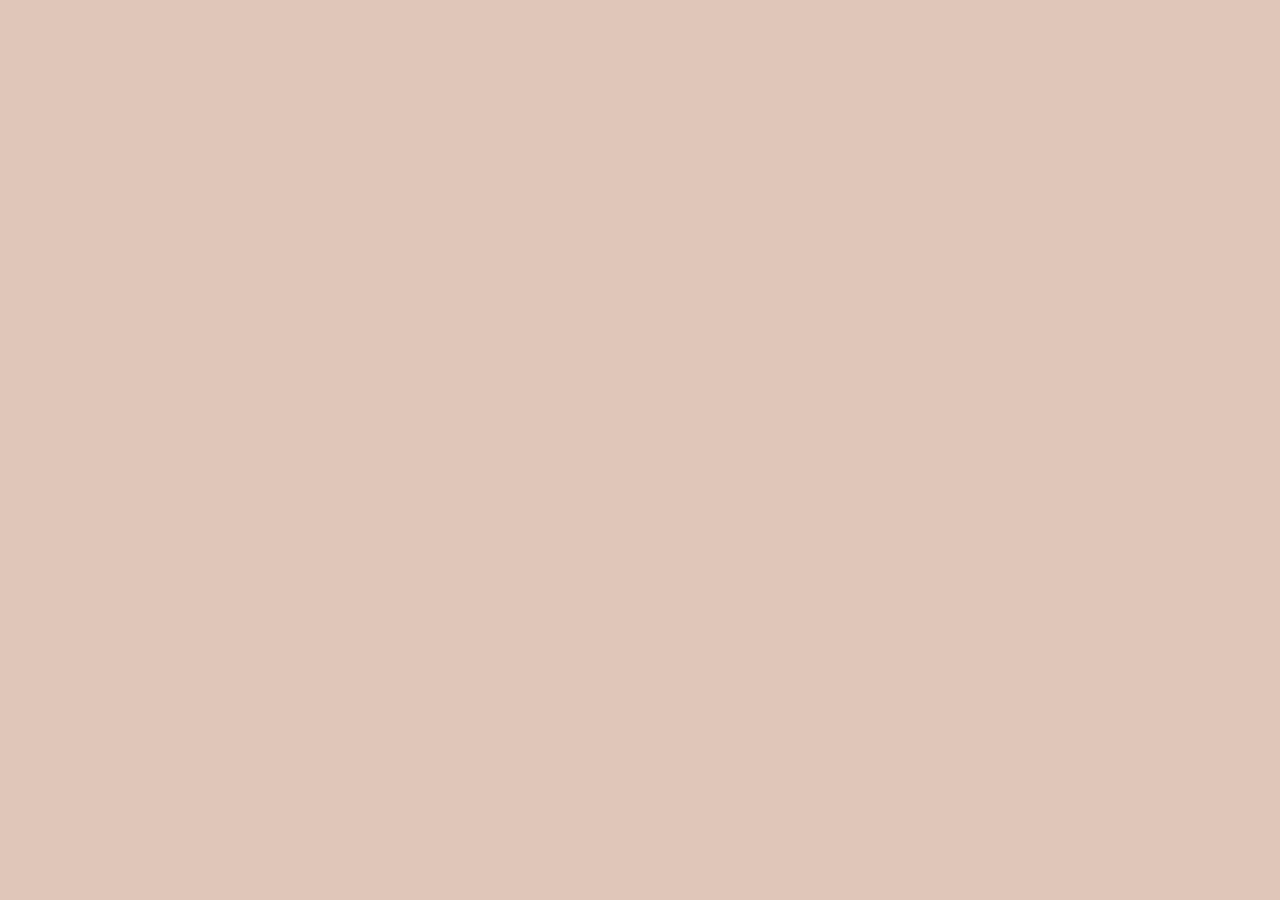
==== docs/index.html @ 9e976034 "second commit" ====
<!DOCTYPE html>
<html>
  <head>
    <meta name="viewport" content="width=device-width">
    <meta charset="uft-8">
    <title>Comune</title>
    <link href="https://fonts.googleapis.com/css?family=Cormorant+Garamond" rel="stylesheet" type="text/css">
    <link rel="stylesheet" href="styles.css">
    <script type="text/javascript" src="js/jquery-3.1.1.min.js"></script>
    <script type="text/javascript" src="js/scripts.js"></script>
  </head>
  <body>
    <div id="menu" onclick="mobileMenu()"><span onclick="mobileIcon()" class="hamburger-icon"><span class="hamburger-bar hamburger-bar-1"></span><span class="hamburger-bar hamburger-bar-2"></span><span class="hamburger-bar hamburger-bar-3"></span></span></div><a href="index.html" class="logo"><img src="imgs/comune_logo.svg"></a>
    <nav id="mobile-nav"><a href="about.html" class="mobile-nav-item">about</a><a href="menu.html" class="mobile-nav-item">menu</a><a href="reserve.html" class="mobile-nav-item">reserve</a><a href="events.html" class="mobile-nav-item">events</a><a href="contact.html" class="mobile-nav-item">contact</a><a href="team.html" class="mobile-nav-item team">team</a></nav>
    <nav class="desktop-nav">
      <nav class="nav-links"><a href="about.html" class="nav-item">about</a><a href="menu.html" class="nav-item">menu</a><a href="reserve.html" class="nav-item">reserve</a><a href="events.html" class="nav-item">events</a><a href="contact.html" class="nav-item">contact</a><a href="team.html" class="nav-item team">team</a></nav>
    </nav>
    <section class="home-container">
      <div class="home-copy__container">
        <h3 class="home-copy__headline">
           
          we’re glad you’re here
        </h3>
        <p class="home-copy__subline">Comune presents plant-forward cuisine: flavorful, satisfying, eminently shareable dishes made from in&#x2011season ingredients, sourced from close by.</p>
        <h3 class="home-copy__headline">join us</h3>
        <p class="home-copy__subline"><strong>Morning&nbsp </strong>/ Mon-Fri: 6:30 a.m. - 11 a.m.<br><strong>Day&nbsp </strong>/ Mon-Fri: 11 a.m. - 3 p.m.<br><strong>Evening&nbsp </strong>/ Mon-Th: 5 p.m. - 10 p.m.<br>&nbsp&nbsp&nbsp&nbsp&nbsp&nbsp&nbsp&nbsp&nbsp&nbsp&nbsp&nbsp&nbsp&nbsp&nbspFri-Sat: 5 p.m. - 11 p.m.<br><strong>Brunch&nbsp </strong>/ Sat-Sun: 8 a.m. - 3 p.m.</p>
        <h3 class="home-copy__headline">in season</h3>
        <p class="home-copy__subline">asparagus / broccoli / cauliflower / fennel / parsnip&nbsp/&nbsptruffle</p>
      </div>
    </section>
    <footer class="footer-container"><a href="http://www.google.com/maps/search/677%20Parsons%20Avenue%2C%20Columbus%2C%20OH%2043206" target="_blank" class="site-location__address"><span>677 Parsons Avenue,</span><span> Columbus, OH 43206</span></a><a href="tel:614-555-1234" class="site-location__tel">614-555-1234</a></footer>
  </body>
</html>
---- docs/styles.css ----
/*! normalize.css v3.0.2 | MIT License | git.io/normalize */
/**
 * 1. Set default font family to sans-serif.
 * 2. Prevent iOS text size adjust after orientation change, without disabling
 *    user zoom.
 */
html {
  font-family: sans-serif;
  /* 1 */
  -ms-text-size-adjust: 100%;
  /* 2 */
  -webkit-text-size-adjust: 100%;
  /* 2 */ }

/**
 * Remove default margin.
 */
body {
  margin: 0; }

/* HTML5 display definitions
   ========================================================================== */
/**
 * Correct `block` display not defined for any HTML5 element in IE 8/9.
 * Correct `block` display not defined for `details` or `summary` in IE 10/11
 * and Firefox.
 * Correct `block` display not defined for `main` in IE 11.
 */
article,
aside,
details,
figcaption,
figure,
footer,
header,
hgroup,
main,
menu,
nav,
section,
summary {
  display: block; }

/**
 * 1. Correct `inline-block` display not defined in IE 8/9.
 * 2. Normalize vertical alignment of `progress` in Chrome, Firefox, and Opera.
 */
audio,
canvas,
progress,
video {
  display: inline-block;
  /* 1 */
  vertical-align: baseline;
  /* 2 */ }

/**
 * Prevent modern browsers from displaying `audio` without controls.
 * Remove excess height in iOS 5 devices.
 */
audio:not([controls]) {
  display: none;
  height: 0; }

/**
 * Address `[hidden]` styling not present in IE 8/9/10.
 * Hide the `template` element in IE 8/9/11, Safari, and Firefox < 22.
 */
[hidden],
template {
  display: none; }

/* Links
   ========================================================================== */
/**
 * Remove the gray background color from active links in IE 10.
 */
a {
  background-color: transparent; }

/**
 * Improve readability when focused and also mouse hovered in all browsers.
 */
a:active,
a:hover {
  outline: 0; }

/* Text-level semantics
   ========================================================================== */
/**
 * Address styling not present in IE 8/9/10/11, Safari, and Chrome.
 */
abbr[title] {
  border-bottom: 1px dotted; }

/**
 * Address style set to `bolder` in Firefox 4+, Safari, and Chrome.
 */
b,
strong {
  font-weight: bold; }

/**
 * Address styling not present in Safari and Chrome.
 */
dfn {
  font-style: italic; }

/**
 * Address variable `h1` font-size and margin within `section` and `article`
 * contexts in Firefox 4+, Safari, and Chrome.
 */
h1 {
  font-size: 2em;
  margin: 0.67em 0; }

/**
 * Address styling not present in IE 8/9.
 */
mark {
  background: #ff0;
  color: #000; }

/**
 * Address inconsistent and variable font size in all browsers.
 */
small {
  font-size: 80%; }

/**
 * Prevent `sub` and `sup` affecting `line-height` in all browsers.
 */
sub,
sup {
  font-size: 75%;
  line-height: 0;
  position: relative;
  vertical-align: baseline; }

sup {
  top: -0.5em; }

sub {
  bottom: -0.25em; }

/* Embedded content
   ========================================================================== */
/**
 * Remove border when inside `a` element in IE 8/9/10.
 */
img {
  border: 0; }

/**
 * Correct overflow not hidden in IE 9/10/11.
 */
svg:not(:root) {
  overflow: hidden; }

/* Grouping content
   ========================================================================== */
/**
 * Address margin not present in IE 8/9 and Safari.
 */
figure {
  margin: 1em 40px; }

/**
 * Address differences between Firefox and other browsers.
 */
hr {
  -moz-box-sizing: content-box;
  box-sizing: content-box;
  height: 0; }

/**
 * Contain overflow in all browsers.
 */
pre {
  overflow: auto; }

/**
 * Address odd `em`-unit font size rendering in all browsers.
 */
code,
kbd,
pre,
samp {
  font-family: monospace, monospace;
  font-size: 1em; }

/* Forms
   ========================================================================== */
/**
 * Known limitation: by default, Chrome and Safari on OS X allow very limited
 * styling of `select`, unless a `border` property is set.
 */
/**
 * 1. Correct color not being inherited.
 *    Known issue: affects color of disabled elements.
 * 2. Correct font properties not being inherited.
 * 3. Address margins set differently in Firefox 4+, Safari, and Chrome.
 */
button,
input,
optgroup,
select,
textarea {
  color: inherit;
  /* 1 */
  font: inherit;
  /* 2 */
  margin: 0;
  /* 3 */ }

/**
 * Address `overflow` set to `hidden` in IE 8/9/10/11.
 */
button {
  overflow: visible; }

/**
 * Address inconsistent `text-transform` inheritance for `button` and `select`.
 * All other form control elements do not inherit `text-transform` values.
 * Correct `button` style inheritance in Firefox, IE 8/9/10/11, and Opera.
 * Correct `select` style inheritance in Firefox.
 */
button,
select {
  text-transform: none; }

/**
 * 1. Avoid the WebKit bug in Android 4.0.* where (2) destroys native `audio`
 *    and `video` controls.
 * 2. Correct inability to style clickable `input` types in iOS.
 * 3. Improve usability and consistency of cursor style between image-type
 *    `input` and others.
 */
button,
html input[type="button"],
input[type="reset"],
input[type="submit"] {
  -webkit-appearance: button;
  /* 2 */
  cursor: pointer;
  /* 3 */ }

/**
 * Re-set default cursor for disabled elements.
 */
button[disabled],
html input[disabled] {
  cursor: default; }

/**
 * Remove inner padding and border in Firefox 4+.
 */
button::-moz-focus-inner,
input::-moz-focus-inner {
  border: 0;
  padding: 0; }

/**
 * Address Firefox 4+ setting `line-height` on `input` using `!important` in
 * the UA stylesheet.
 */
input {
  line-height: normal; }

/**
 * It's recommended that you don't attempt to style these elements.
 * Firefox's implementation doesn't respect box-sizing, padding, or width.
 *
 * 1. Address box sizing set to `content-box` in IE 8/9/10.
 * 2. Remove excess padding in IE 8/9/10.
 */
input[type="checkbox"],
input[type="radio"] {
  box-sizing: border-box;
  /* 1 */
  padding: 0;
  /* 2 */ }

/**
 * Fix the cursor style for Chrome's increment/decrement buttons. For certain
 * `font-size` values of the `input`, it causes the cursor style of the
 * decrement button to change from `default` to `text`.
 */
input[type="number"]::-webkit-inner-spin-button,
input[type="number"]::-webkit-outer-spin-button {
  height: auto; }

/**
 * 1. Address `appearance` set to `searchfield` in Safari and Chrome.
 * 2. Address `box-sizing` set to `border-box` in Safari and Chrome
 *    (include `-moz` to future-proof).
 */
input[type="search"] {
  -webkit-appearance: textfield;
  /* 1 */
  -moz-box-sizing: content-box;
  -webkit-box-sizing: content-box;
  /* 2 */
  box-sizing: content-box; }

/**
 * Remove inner padding and search cancel button in Safari and Chrome on OS X.
 * Safari (but not Chrome) clips the cancel button when the search input has
 * padding (and `textfield` appearance).
 */
input[type="search"]::-webkit-search-cancel-button,
input[type="search"]::-webkit-search-decoration {
  -webkit-appearance: none; }

/**
 * Define consistent border, margin, and padding.
 */
fieldset {
  border: 1px solid #c0c0c0;
  margin: 0 2px;
  padding: 0.35em 0.625em 0.75em; }

/**
 * 1. Correct `color` not being inherited in IE 8/9/10/11.
 * 2. Remove padding so people aren't caught out if they zero out fieldsets.
 */
legend {
  border: 0;
  /* 1 */
  padding: 0;
  /* 2 */ }

/**
 * Remove default vertical scrollbar in IE 8/9/10/11.
 */
textarea {
  overflow: auto; }

/**
 * Don't inherit the `font-weight` (applied by a rule above).
 * NOTE: the default cannot safely be changed in Chrome and Safari on OS X.
 */
optgroup {
  font-weight: bold; }

/* Tables
   ========================================================================== */
/**
 * Remove most spacing between table cells.
 */
table {
  border-collapse: collapse;
  border-spacing: 0; }

td,
th {
  padding: 0; }

/*******************
General
*******************/
@font-face {
  font-family: 'Euclid Triangle-Reg';
  src: url("/stylesheets/webfonts/EuclidTriangle-Regular.otf") format("opentype"); }

@font-face {
  font-family: 'Euclid Triangle-Semi';
  src: url("/stylesheets/webfonts/EuclidTriangle-Semibold.otf") format("opentype"); }

@font-face {
  font-family: 'Euclid CircularA-Reg';
  src: url("/stylesheets/webfonts/EuclidCircularA-Regular.otf") format("opentype"); }

@font-face {
  font-family: 'Euclid CircularA-Bold';
  src: url("/stylesheets/webfonts/EuclidCircularA-Bold.otf") format("opentype"); }

@font-face {
  font-family: 'ACaslonPro-Italic';
  src: url("/stylesheets/webfonts/ACaslonPro-Italic.otf") format("opentype"); }

@font-face {
  font-family: 'ACaslonPro-Reg';
  src: url("/stylesheets/webfonts/ACaslonPro-Regular.otf") format("opentype"); }

* {
  box-sizing: border-box; }

a {
  text-decoration: none; }

img {
  max-width: 100%; }

body {
  position: relative;
  background-color: #dec6b9;
  opacity: 0;
  /* make things invisible upon start */
  animation: fadeIn ease-in 1;
  /* call our keyframe named fadeIn, use animattion ease-in and repeat it only 1 time */
  animation-fill-mode: forwards;
  /* this makes sure that after animation is done we remain at the last keyframe value (opacity: 1)*/
  animation-duration: .5s;
  animation-delay: .2s; }

@keyframes fadeIn {
  from {
    opacity: 0; }
  to {
    opacity: 1; } }

.img-responsive {
  max-width: 100%;
  width: 100%;
  height: auto;
  padding: 0;
  margin: 0; }

.team {
  display: none; }

.hamburger-icon {
  position: fixed;
  z-index: 20;
  width: 50px;
  height: 13px;
  left: 20px;
  top: 24px;
  display: flex;
  justify-content: space-evenly; }

.hamburger-bar {
  background-color: white;
  height: 1px;
  width: 20px;
  border-radius: 3px;
  position: absolute;
  left: 0;
  box-shadow: 0px 2px 10px #000;
  transition: all 0.25s ease-in-out; }

.hamburger-bar-2 {
  top: 0;
  bottom: 0;
  margin: auto; }

.hamburger-bar-3 {
  bottom: 0; }

#menu.open .hamburger-bar-1 {
  transform: translateY(7px) translateY(-50%) rotate(45deg); }

#menu.open .hamburger-bar-2 {
  opacity: 0; }

#menu.open .hamburger-bar-3 {
  transform: translateY(-7px) translateY(50%) rotate(-45deg); }

.scrolled-nav {
  background-color: #dec6b9; }

#mobile-nav {
  position: fixed;
  top: 0;
  z-index: 10;
  display: flex;
  flex-direction: column;
  align-items: center;
  padding: 150px 0;
  width: 40%;
  background-color: rgba(0, 0, 0, 0.9);
  height: 100vh;
  justify-content: space-evenly;
  left: -40%;
  transition: all 0.3s ease-in-out; }

.is-open {
  left: 0 !important;
  transition: all 0.3s ease-in-out; }

.desktop-nav {
  display: none; }

.nav-item,
.mobile-nav-item {
  font-family: "ACaslonPro-Italic", Helvetica, sans-serif;
  color: #ffffff;
  line-height: 88%; }

.nav-item {
  transition: all .3s ease-in-out; }

.logo,
.nav-links {
  position: relative;
  z-index: 10; }

.logo {
  padding-top: 24px;
  display: flex;
  justify-content: center; }

.nav-links {
  display: flex;
  justify-content: space-evenly;
  margin-top: 12px;
  max-width: 700px;
  width: 100%; }

@media screen and (min-width: 768px) {
  .desktop-nav {
    position: sticky;
    top: 0;
    z-index: 10;
    display: flex;
    flex-direction: column;
    align-items: center;
    padding: 12px 0; }
  .hamburger-icon,
  .mobile-nav {
    display: none; }
  .nav-item:hover {
    text-shadow: 1px 1px 5px #fff;
    transition: all .3s ease-in-out; } }

/*******************
Footer
*******************/
.footer-container {
  position: fixed;
  display: flex;
  justify-content: center;
  margin: auto;
  width: 100%;
  padding: 12px;
  bottom: 0;
  background-color: #dec6b9; }

.site-location__address,
.site-location__tel {
  font-family: "ACaslonPro-Italic", Helvetica, sans-serif;
  font-size: .75em;
  text-align: center;
  color: #ffffff;
  letter-spacing: .5px; }

.site-location__tel {
  margin-left: 12px; }

@media screen and (min-width: 768px) {
  .footer-container {
    background-color: initial; } }

.home-container {
  position: absolute;
  top: 0;
  height: 100vh;
  width: 100vw;
  background-image: url(imgs/green-peppercorns.jpg);
  background-size: cover;
  background-position: center; }

.home-copy__container {
  padding: 28px;
  background: linear-gradient(to right, rgba(0, 0, 0, 0.65) 0%, transparent 100%);
  height: 100%;
  display: flex;
  flex-direction: column;
  justify-content: center; }

.home-copy__headline,
.home-copy__subline,
.home-copy__subline strong {
  color: #ffffff;
  font-size: 13px; }

.home-copy__headline {
  font-family: "Euclid Triangle-Semi", Helvetica, sans-serif;
  text-transform: uppercase;
  letter-spacing: 3px; }

.home-copy__subline {
  font-family: "ACaslonPro-Reg", Helvetica, sans-serif;
  letter-spacing: 2px;
  line-height: 24px; }

.home-copy__subline strong {
  font-family: "ACaslonPro-Reg", Helvetica, sans-serif; }

@media screen and (min-width: 768px) {
  .home-copy__container {
    width: 40%;
    margin-left: 50%;
    padding: 0;
    background: none;
    max-width: 375px; } }

@media screen and (min-width: 996px) {
  .home-copy__container {
    margin-left: 60%; } }

.about-container {
  position: absolute;
  top: 0;
  width: 100vw;
  background-image: url(imgs/mushrooms.jpg);
  background-size: cover;
  background-position-x: -350px; }

.about-copy__container {
  padding: 28px;
  background: linear-gradient(to right, rgba(0, 0, 0, 0.65) 0%, transparent 100%);
  height: 100%;
  display: flex;
  margin-top: 100px;
  flex-direction: column;
  justify-content: center; }

.about-copy__headline,
.about-copy__subline,
.about-copy__subline strong {
  color: #ffffff;
  font-size: 12px; }

.about-copy__headline {
  font-family: "Euclid Triangle-Semi", Helvetica, sans-serif;
  text-transform: uppercase;
  letter-spacing: 3px; }

.about-copy__subline {
  font-family: "ACaslonPro-Reg", Helvetica, sans-serif;
  letter-spacing: 2px;
  padding-bottom: 48px;
  opacity: 0.75; }

.about-copy__subline strong {
  font-family: "ACaslonPro-Reg", Helvetica, sans-serif;
  opacity: 0.75; }

@media screen and (min-width: 768px) {
  .about-container {
    background-position-x: initial; }
  .about-copy__container {
    width: 70%;
    margin-left: 30%;
    background: none; } }

@media screen and (min-width: 996px) {
  .about-copy__container {
    width: 40%;
    margin-left: 60%;
    max-width: 650px; }
  .about-copy__subline {
    padding-bottom: 24px; } }

@media screen and (min-width: 1200px) {
  .about-container {
    height: 100vh; } }

.menu-body {
  background-image: url(imgs/menu_BG.jpg);
  background-size: 100%; }

.menu-container {
  display: flex;
  flex-direction: column;
  justify-content: center;
  padding: 20px; }

.menu-container__menus {
  margin-top: 30%; }

.menu-container__buttons {
  display: flex;
  margin: auto;
  position: relative;
  top: 5vh; }

.tab-nav-button {
  margin-bottom: 12px;
  background-color: inherit;
  border: none; }

#active {
  border-bottom: 1px solid #ffffff; }

.menu-item {
  margin-bottom: 24px; }

.menu-item__heading {
  font-family: "Euclid CircularA-Bold", Helvetica, sans-serif; }

.tab-nav-button,
.menu-item__details {
  font-family: "ACaslonPro-Italic", Helvetica, sans-serif; }

.menu-tab__headline,
.menu-item__currency {
  font-family: "Euclid Triangle-Reg", Helvetica, sans-serif; }

.menu-tab__headline {
  color: #ffffff;
  text-align: center;
  font-size: 24px; }

.tab-nav-button a,
.menu-item__heading,
.menu-item__details,
.menu-item__currency,
.menu-item__cat {
  font-size: 12px;
  color: #ffffff;
  margin: 0;
  letter-spacing: 3px;
  text-shadow: 2px 2px 10px #000;
  transition: all 0.2s ease-in-out; }

.menu-item__cat,
.tab-nav-button a {
  font-size: inherit;
  text-shadow: none; }

.menu-item__cat {
  text-align: center;
  margin-bottom: 24px; }

@media screen and (min-width: 768px) {
  .menu-item__cat {
    text-align: left;
    margin-top: 48px; }
  .menu-container__menus {
    max-width: 760px;
    margin: 10% auto; } }

@media screen and (min-width: 996px) {
  .tab-nav-button a:hover {
    text-shadow: 0px 0px 10px #fff;
    transition: all 0.2s ease-in-out; } }

.reserve-body {
  position: absolute;
  top: 0;
  height: 100vh;
  width: 100vw;
  background-image: url(imgs/tomatos_BG.jpg);
  background-size: cover; }

.reserve-copy__container {
  height: 100vh;
  display: flex;
  align-items: center;
  justify-content: center; }

@media screen and (min-width: 768px) {
  .reserve-copy__container {
    position: absolute;
    right: 10%; } }

.contact-body {
  background-image: url(imgs/night-dinner_BG.jpg);
  background-size: cover;
  background-repeat: no-repeat; }

.content-container {
  display: flex;
  flex-direction: column;
  align-items: center;
  font-family: "ACaslonPro-Reg", Helvetica, sans-serif;
  padding: 0 24px;
  margin-bottom: 48px; }

.content-container__headline,
.content-container__subcopy {
  text-align: center;
  color: #ffffff;
  letter-spacing: 1.5px; }

.content-container__headline {
  font-family: "Euclid Triangle-Reg", Helvetica, sans-serif;
  text-transform: uppercase; }

.form-input::-webkit-input-placeholder {
  font-size: 12px; }

.content-container__subcopy {
  font-family: "ACaslonPro-Reg", Helvetica, sans-serif;
  font-size: 12px;
  text-shadow: 2px 2px 10px #000; }

a {
  color: #000000;
  text-decoration: none; }

label {
  width: 100%;
  display: block;
  margin-bottom: 1.5rem;
  position: relative; }

.form-control {
  color: #000000;
  background-color: #ffffff;
  border-color: rgba(221, 221, 221, 0.6); }

.form-control {
  display: block;
  width: 100%;
  padding: 0.75rem 0.75rem;
  font-size: 1rem;
  line-height: 1.5;
  color: #000000;
  background-color: #ffffff;
  background-image: none;
  border: 1px solid #dddddd;
  border-radius: 0; }

.form-ui {
  display: flex;
  flex-direction: column;
  width: 100%;
  max-width: 500px; }

.btn-brand {
  font-family: "ACaslonPro-Italic", Helvetica, sans-serif;
  color: #ffffff;
  background-color: rgba(172, 147, 119, 0);
  border-color: rgba(255, 255, 255, 0); }

h1 {
  font-family: "Euclid Triangle-Reg", Helvetica, sans-serif;
  color: #ffffff; }

@media screen and (min-width: 996px) {
  .contact-body {
    background-position: left; }
  .contact-body {
    background-image: url(imgs/night-dinner_BG.jpg);
    background-size: 50%; }
  .content-container {
    width: 50%;
    margin-left: auto;
    padding: 0 8%; }
  .content-container__subcopy {
    text-shadow: initial; } }

.events-copy__headline {
  display: flex;
  align-items: center;
  justify-content: center;
  height: 50vh; }
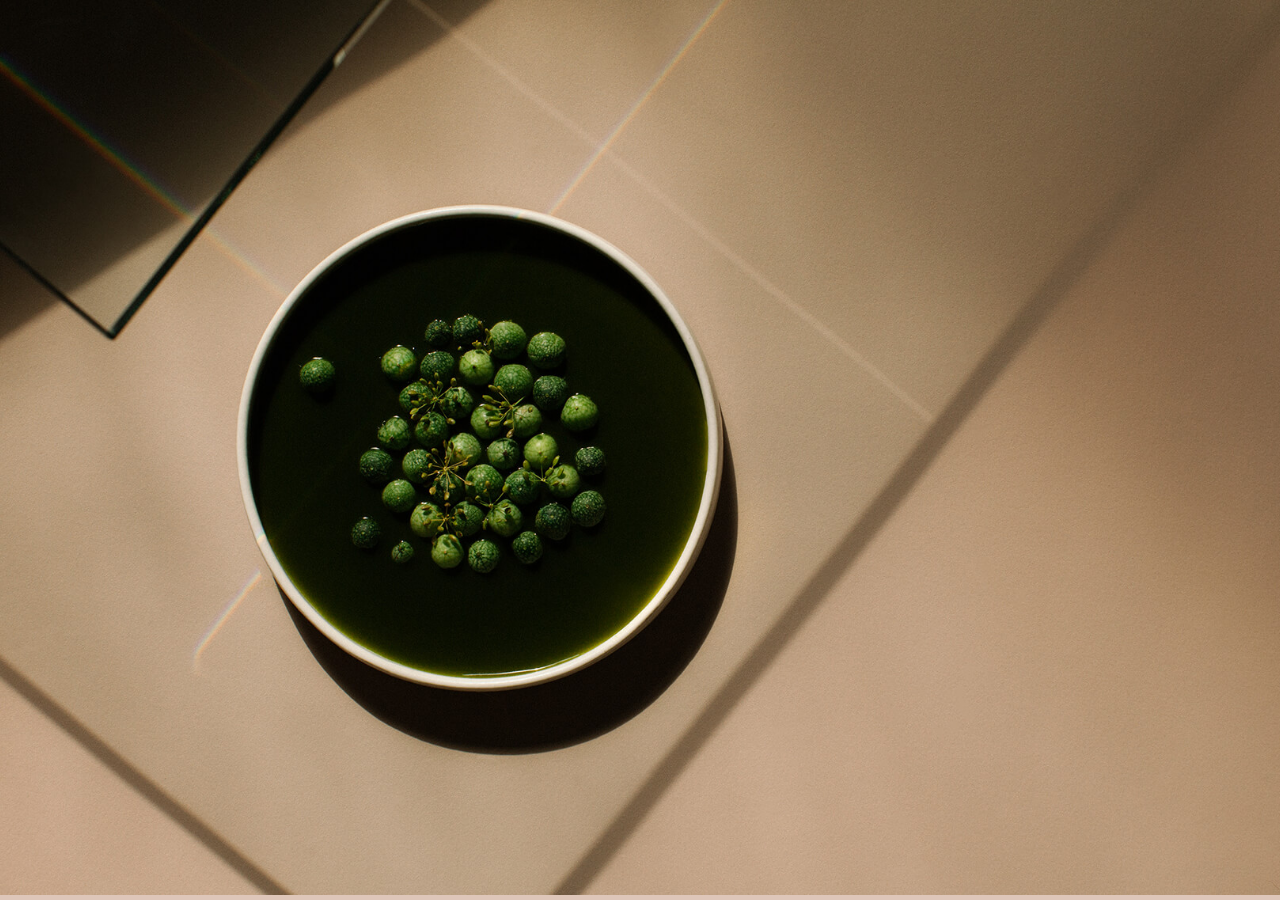
==== commit f78f06ca: "removed height vh" ====
--- a/docs/index.html
+++ b/docs/index.html
@@ -9,7 +9,7 @@
     <script type="text/javascript" src="js/jquery-3.1.1.min.js"></script>
     <script type="text/javascript" src="js/scripts.js"></script>
   </head>
-  <body>
+  <body class="home-body">
     <div id="menu" onclick="mobileMenu()"><span onclick="mobileIcon()" class="hamburger-icon"><span class="hamburger-bar hamburger-bar-1"></span><span class="hamburger-bar hamburger-bar-2"></span><span class="hamburger-bar hamburger-bar-3"></span></span></div><a href="index.html" class="logo"><img src="imgs/comune_logo.svg"></a>
     <nav id="mobile-nav"><a href="about.html" class="mobile-nav-item">about</a><a href="menu.html" class="mobile-nav-item">menu</a><a href="reserve.html" class="mobile-nav-item">reserve</a><a href="events.html" class="mobile-nav-item">events</a><a href="contact.html" class="mobile-nav-item">contact</a><a href="team.html" class="mobile-nav-item team">team</a></nav>
     <nav class="desktop-nav">
--- a/docs/styles.css
+++ b/docs/styles.css
@@ -473,7 +473,7 @@
   height: 100vh;
   justify-content: space-evenly;
   left: -40%;
-  transition: all 0.3s ease-in-out; }
+  transition: all 0.2s ease-in-out; }
 
 .is-open {
   left: 0 !important;
@@ -499,7 +499,9 @@
 .logo {
   padding-top: 24px;
   display: flex;
-  justify-content: center; }
+  justify-content: center;
+  margin: auto;
+  width: 80px; }
 
 .nav-links {
   display: flex;
@@ -552,18 +554,17 @@
   .footer-container {
     background-color: initial; } }
 
-.home-container {
-  position: absolute;
-  top: 0;
-  height: 100vh;
-  width: 100vw;
+.home-body {
   background-image: url(imgs/green-peppercorns.jpg);
   background-size: cover;
+  background-repeat: no-repeat;
   background-position: center; }
+
+.home-container {
+  height: 90vh; }
 
 .home-copy__container {
   padding: 28px;
-  background: linear-gradient(to right, rgba(0, 0, 0, 0.65) 0%, transparent 100%);
   height: 100%;
   display: flex;
   flex-direction: column;
@@ -587,6 +588,10 @@
 
 .home-copy__subline strong {
   font-family: "ACaslonPro-Reg", Helvetica, sans-serif; }
+
+@media screen and (max-height: 414px) {
+  .home-container {
+    height: initial; } }
 
 @media screen and (min-width: 768px) {
   .home-copy__container {
@@ -600,17 +605,18 @@
   .home-copy__container {
     margin-left: 60%; } }
 
+.about-body {
+  background-image: url(imgs/mushrooms.jpg);
+  background-position: center top; }
+
 .about-container {
   position: absolute;
   top: 0;
   width: 100vw;
-  background-image: url(imgs/mushrooms.jpg);
-  background-size: cover;
   background-position-x: -350px; }
 
 .about-copy__container {
   padding: 28px;
-  background: linear-gradient(to right, rgba(0, 0, 0, 0.65) 0%, transparent 100%);
   height: 100%;
   display: flex;
   margin-top: 100px;
@@ -647,6 +653,8 @@
     background: none; } }
 
 @media screen and (min-width: 996px) {
+  .about-body {
+    background-size: cover; }
   .about-copy__container {
     width: 40%;
     margin-left: 60%;
@@ -654,13 +662,9 @@
   .about-copy__subline {
     padding-bottom: 24px; } }
 
-@media screen and (min-width: 1200px) {
-  .about-container {
-    height: 100vh; } }
-
 .menu-body {
-  background-image: url(imgs/menu_BG.jpg);
-  background-size: 100%; }
+  background-image: url(imgs/comune_texture_10.jpg);
+  background-size: cover; }
 
 .menu-container {
   display: flex;
@@ -669,13 +673,14 @@
   padding: 20px; }
 
 .menu-container__menus {
-  margin-top: 30%; }
+  margin-top: 20%; }
 
 .menu-container__buttons {
   display: flex;
   margin: auto;
   position: relative;
-  top: 5vh; }
+  top: 5vh;
+  flex-direction: column; }
 
 .tab-nav-button {
   margin-bottom: 12px;
@@ -709,7 +714,7 @@
 .menu-item__details,
 .menu-item__currency,
 .menu-item__cat {
-  font-size: 12px;
+  font-size: 16px;
   color: #ffffff;
   margin: 0;
   letter-spacing: 3px;
@@ -718,7 +723,6 @@
 
 .menu-item__cat,
 .tab-nav-button a {
-  font-size: inherit;
   text-shadow: none; }
 
 .menu-item__cat {
@@ -726,6 +730,12 @@
   margin-bottom: 24px; }
 
 @media screen and (min-width: 768px) {
+  .menu-container__buttons {
+    margin-right: auto;
+    position: fixed;
+    margin-top: 10%;
+    top: 15vh;
+    left: 5%; }
   .menu-item__cat {
     text-align: left;
     margin-top: 48px; }
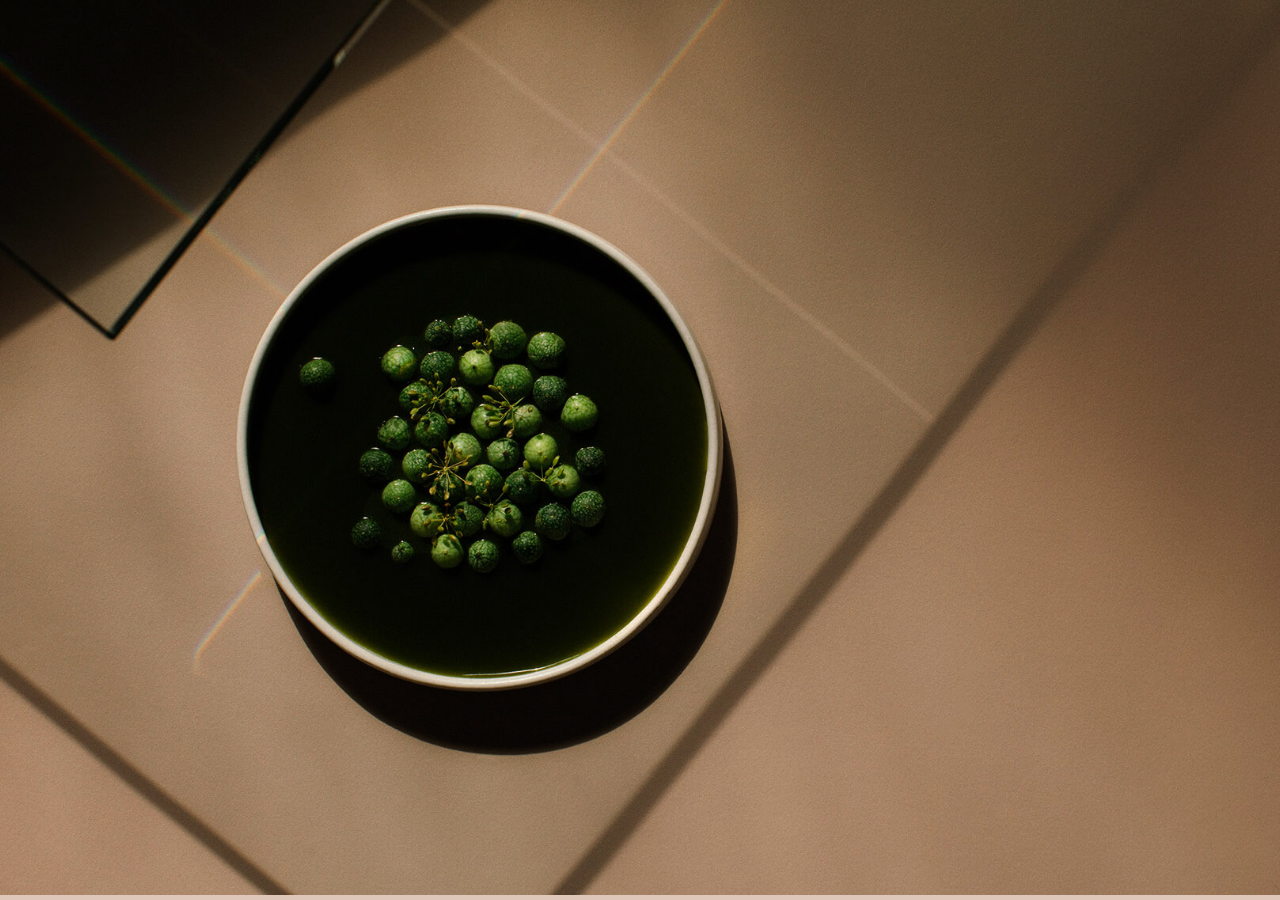
==== commit 11fe8b8c: "HP Update" ====
--- a/docs/index.html
+++ b/docs/index.html
@@ -21,11 +21,19 @@
            
           we’re glad you’re here
         </h3>
-        <p class="home-copy__subline">Comune presents plant-forward cuisine: flavorful, satisfying, eminently shareable dishes made from in&#x2011season ingredients, sourced from close by.</p>
+        <p class="home-copy__subline">Comune presents plant-forward cuisine: flavorful, satisfying, eminently shareable dishes made from in&nbsp;season ingredients, sourced from close by.</p>
         <h3 class="home-copy__headline">join us</h3>
-        <p class="home-copy__subline"><strong>Morning&nbsp </strong>/ Mon-Fri: 6:30 a.m. - 11 a.m.<br><strong>Day&nbsp </strong>/ Mon-Fri: 11 a.m. - 3 p.m.<br><strong>Evening&nbsp </strong>/ Mon-Th: 5 p.m. - 10 p.m.<br>&nbsp&nbsp&nbsp&nbsp&nbsp&nbsp&nbsp&nbsp&nbsp&nbsp&nbsp&nbsp&nbsp&nbsp&nbspFri-Sat: 5 p.m. - 11 p.m.<br><strong>Brunch&nbsp </strong>/ Sat-Sun: 8 a.m. - 3 p.m.</p>
+        <p class="home-copy__subline"><strong>Lunch&nbsp </strong>/ <i>Mon-Fri: 11 a.m. - 3 p.m.</i><br><strong>Evening&nbsp </strong>/ <i>Mon-Th: 5 p.m. - 10 p.m.</i><br><i>&nbsp;&nbsp;&nbsp;&nbsp;&nbsp;&nbsp;&nbsp;&nbsp;&nbsp;&nbsp;&nbsp;&nbsp;&nbsp;&nbsp;&nbsp;Fri-Sat: 5 p.m. - 11 p.m.</i></p>
         <h3 class="home-copy__headline">in season</h3>
-        <p class="home-copy__subline">asparagus / broccoli / cauliflower / fennel / parsnip&nbsp/&nbsptruffle</p>
+        <p class="home-copy__subline">apple / beets / cauliflower / celery root / kabocha&nbsp;squash&nbsp;/&nbsp;turnip </p>
+        <div class="home-button_container"><a href="menu.html" type="button">
+            <button class="home-button_menu">MENU</button></a><a href="reserve.html" type="button">
+            <button class="outline home-button_reserve">RESERVE</button></a>
+          
+          
+          
+          
+        </div>
       </div>
     </section>
     <footer class="footer-container"><a href="http://www.google.com/maps/search/677%20Parsons%20Avenue%2C%20Columbus%2C%20OH%2043206" target="_blank" class="site-location__address"><span>677 Parsons Avenue,</span><span> Columbus, OH 43206</span></a><a href="tel:614-555-1234" class="site-location__tel">614-555-1234</a></footer>
--- a/docs/styles.css
+++ b/docs/styles.css
@@ -361,27 +361,27 @@
 *******************/
 @font-face {
   font-family: 'Euclid Triangle-Reg';
-  src: url("/stylesheets/webfonts/EuclidTriangle-Regular.otf") format("opentype"); }
+  src: url("webfonts/EuclidTriangle-Regular.otf") format("opentype"), url("webfonts/EuclidTriangle-Regular.woff2") format("woff2"), url("webfonts/EuclidTriangle-Regular.woff") format("woff"), url("webfonts/EuclidTriangle-Regular.ttf") format("truetype"); }
 
 @font-face {
   font-family: 'Euclid Triangle-Semi';
-  src: url("/stylesheets/webfonts/EuclidTriangle-Semibold.otf") format("opentype"); }
+  src: url("webfonts/EuclidTriangle-Semibold.otf") format("opentype"), url("webfonts/EuclidTriangle-Semibold.woff2") format("woff2"), url("webfonts/EuclidTriangle-Semibold.woff") format("woff"), url("webfonts/EuclidTriangle-Semibold.ttf") format("truetype"); }
 
 @font-face {
   font-family: 'Euclid CircularA-Reg';
-  src: url("/stylesheets/webfonts/EuclidCircularA-Regular.otf") format("opentype"); }
+  src: url("webfonts/EuclidCircularA-Regular.otf") format("opentype"), url("webfonts/EuclidCircularA-Regular.woff2") format("woff2"), url("webfonts/EuclidCircularA-Regular.woff") format("woff"), url("webfonts/EuclidCircularA-Regular.ttf") format("truetype"); }
 
 @font-face {
   font-family: 'Euclid CircularA-Bold';
-  src: url("/stylesheets/webfonts/EuclidCircularA-Bold.otf") format("opentype"); }
+  src: url("webfonts/EuclidCircularA-Bold.otf") format("opentype"), url("webfonts/EuclidCircularA-Bold.woff2") format("woff2"), url("webfonts/EuclidCircularA-Bold.woff") format("woff"), url("webfonts/EuclidCircularA-Bold.ttf") format("truetype"); }
 
 @font-face {
   font-family: 'ACaslonPro-Italic';
-  src: url("/stylesheets/webfonts/ACaslonPro-Italic.otf") format("opentype"); }
+  src: url("webfonts/ACaslonPro-Italic.otf") format("opentype"), url("webfonts/ACaslonPro-Italic.woff") format("woff"), url("webfonts/ACaslonPro-Italic.ttf") format("truetype"); }
 
 @font-face {
   font-family: 'ACaslonPro-Reg';
-  src: url("/stylesheets/webfonts/ACaslonPro-Regular.otf") format("opentype"); }
+  src: url("webfonts/ACaslonPro-Regular.otf") format("opentype"), url("webfonts/ACaslonPro-Regular.woff") format("woff"), url("webfonts/ACaslonPro-Regular.ttf") format("truetype"); }
 
 * {
   box-sizing: border-box; }
@@ -416,6 +416,53 @@
   height: auto;
   padding: 0;
   margin: 0; }
+
+button {
+  border: none;
+  background-color: #fff;
+  padding: 12px 32px;
+  font-family: Euclid CircularA-Bold, san sariff;
+  font-size: 13px;
+  letter-spacing: 3px;
+  -webkit-transition: all .3s ease-in-out;
+  -moz-transition: all .3s ease-in-out;
+  transition: all .3s ease-in-out; }
+
+button.outline {
+  -webkit-box-shadow: inset 0px 0px 0px 2px white;
+  -moz-box-shadow: inset 0px 0px 0px 2px white;
+  box-shadow: inset 0px 0px 0px 2px white;
+  background-color: transparent;
+  padding: 12px 32px;
+  margin: 0 12px;
+  color: #fff;
+  font-family: Euclid CircularA-Bold, san sariff;
+  font-size: 13px;
+  letter-spacing: 3px;
+  -webkit-transition: all .3s ease-in-out;
+  -moz-transition: all .3s ease-in-out;
+  transition: all .3s ease-in-out; }
+
+button:hover {
+  background-color: #000;
+  color: #fff;
+  -webkit-transition: all .3s ease-in-out;
+  -moz-transition: all .3s ease-in-out;
+  transition: all .3s ease-in-out; }
+
+button.outline:hover {
+  -webkit-box-shadow: inset 0px 0px 0px 2px white;
+  -moz-box-shadow: inset 0px 0px 0px 2px white;
+  box-shadow: inset 0px 0px 0px 2px white;
+  background-color: #fff;
+  padding: 12px 32px;
+  color: #000;
+  font-family: Euclid CircularA-Bold, san sariff;
+  font-size: 13px;
+  letter-spacing: 3px;
+  -webkit-transition: all .3s ease-in-out;
+  -moz-transition: all .3s ease-in-out;
+  transition: all .3s ease-in-out; }
 
 .team {
   display: none; }
@@ -559,9 +606,17 @@
   background-size: cover;
   background-repeat: no-repeat;
   background-position: center; }
+  .home-body::before {
+    content: "";
+    position: absolute;
+    width: 100%;
+    height: 100%;
+    background: linear-gradient(to right, rgba(0, 0, 0, 0.4) 0%, rgba(0, 0, 0, 0) 100%);
+    background: -webkit-linear-gradient(left, rgba(0, 0, 0, 0.4) 0%, rgba(0, 0, 0, 0) 100%); }
 
 .home-container {
-  height: 90vh; }
+  height: 90vh;
+  position: relative; }
 
 .home-copy__container {
   padding: 28px;
@@ -577,7 +632,7 @@
   font-size: 13px; }
 
 .home-copy__headline {
-  font-family: "Euclid Triangle-Semi", Helvetica, sans-serif;
+  font-family: "Euclid CircularA-Reg", Helvetica, sans-serif;
   text-transform: uppercase;
   letter-spacing: 3px; }
 
@@ -599,7 +654,8 @@
     margin-left: 50%;
     padding: 0;
     background: none;
-    max-width: 375px; } }
+    max-width: 375px;
+    padding-bottom: 8%; } }
 
 @media screen and (min-width: 996px) {
   .home-copy__container {
@@ -664,16 +720,25 @@
 
 .menu-body {
   background-image: url(imgs/comune_texture_10.jpg);
-  background-size: cover; }
+  background-size: 100%; }
+  .menu-body::before {
+    content: "";
+    background-color: rgba(0, 0, 0, 0.4);
+    position: absolute;
+    width: 100%;
+    height: 100%;
+    z-index: 0; }
 
 .menu-container {
   display: flex;
   flex-direction: column;
   justify-content: center;
-  padding: 20px; }
+  padding: 20px;
+  position: relative; }
 
 .menu-container__menus {
-  margin-top: 20%; }
+  margin-top: 20%;
+  margin-bottom: 24px; }
 
 .menu-container__buttons {
   display: flex;
@@ -687,7 +752,12 @@
   background-color: inherit;
   border: none; }
 
-#active {
+.menu-container__buttons #active {
+  transform: scale(1.5);
+  transition: all 0.2s ease-in-out; }
+
+#active a {
+  opacity: 1;
   border-bottom: 1px solid #ffffff; }
 
 .menu-item {
@@ -709,16 +779,13 @@
   text-align: center;
   font-size: 24px; }
 
-.tab-nav-button a,
-.menu-item__heading,
-.menu-item__details,
-.menu-item__currency,
-.menu-item__cat {
+.tab-nav-button a {
   font-size: 16px;
   color: #ffffff;
+  opacity: .8;
   margin: 0;
   letter-spacing: 3px;
-  text-shadow: 2px 2px 10px #000;
+  text-shadow: 2px 2px 10px #fff;
   transition: all 0.2s ease-in-out; }
 
 .menu-item__cat,
@@ -729,13 +796,10 @@
   text-align: center;
   margin-bottom: 24px; }
 
+.menu-drinks img {
+  max-width: 400px; }
+
 @media screen and (min-width: 768px) {
-  .menu-container__buttons {
-    margin-right: auto;
-    position: fixed;
-    margin-top: 10%;
-    top: 15vh;
-    left: 5%; }
   .menu-item__cat {
     text-align: left;
     margin-top: 48px; }
@@ -747,6 +811,14 @@
   .tab-nav-button a:hover {
     text-shadow: 0px 0px 10px #fff;
     transition: all 0.2s ease-in-out; } }
+
+@media screen and (min-width: 1198px) {
+  .menu-container__buttons {
+    margin-right: auto;
+    position: fixed;
+    margin-top: 10%;
+    top: 15vh;
+    left: 5%; } }
 
 .reserve-body {
   position: absolute;
